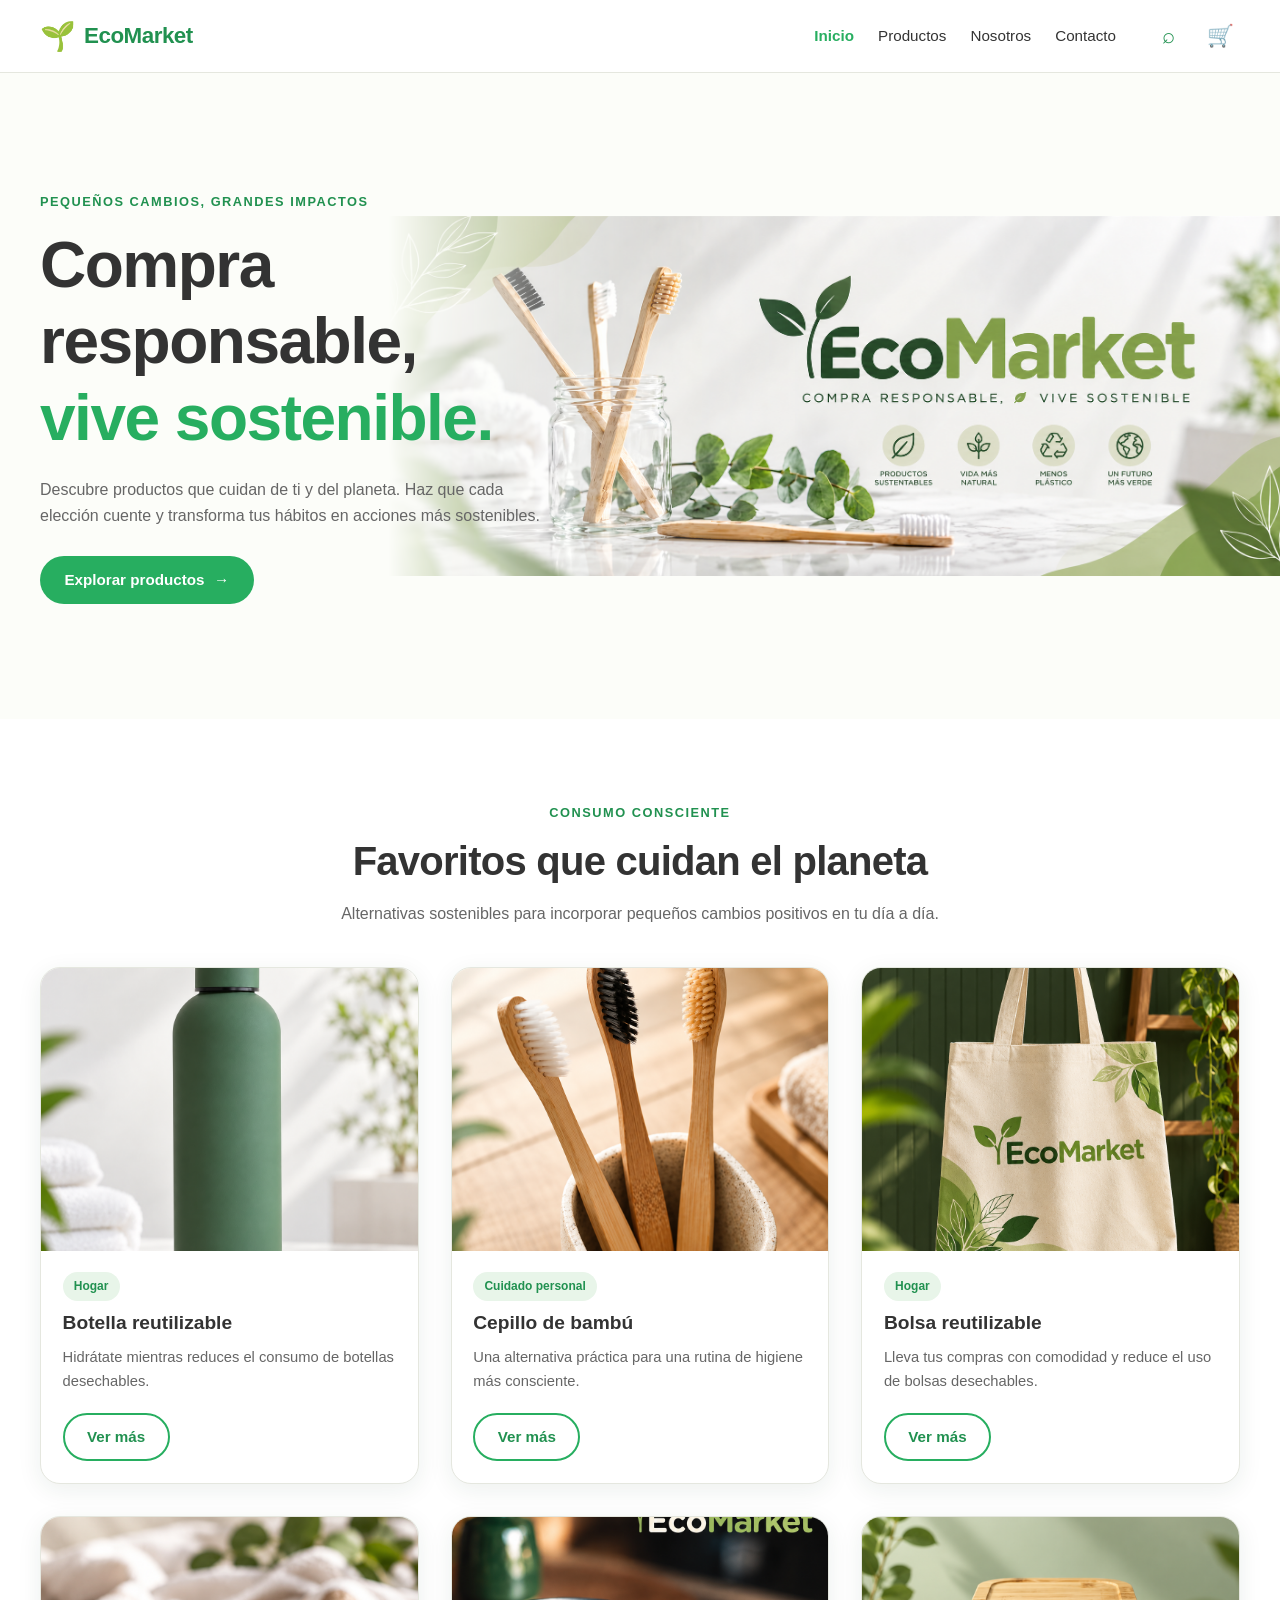
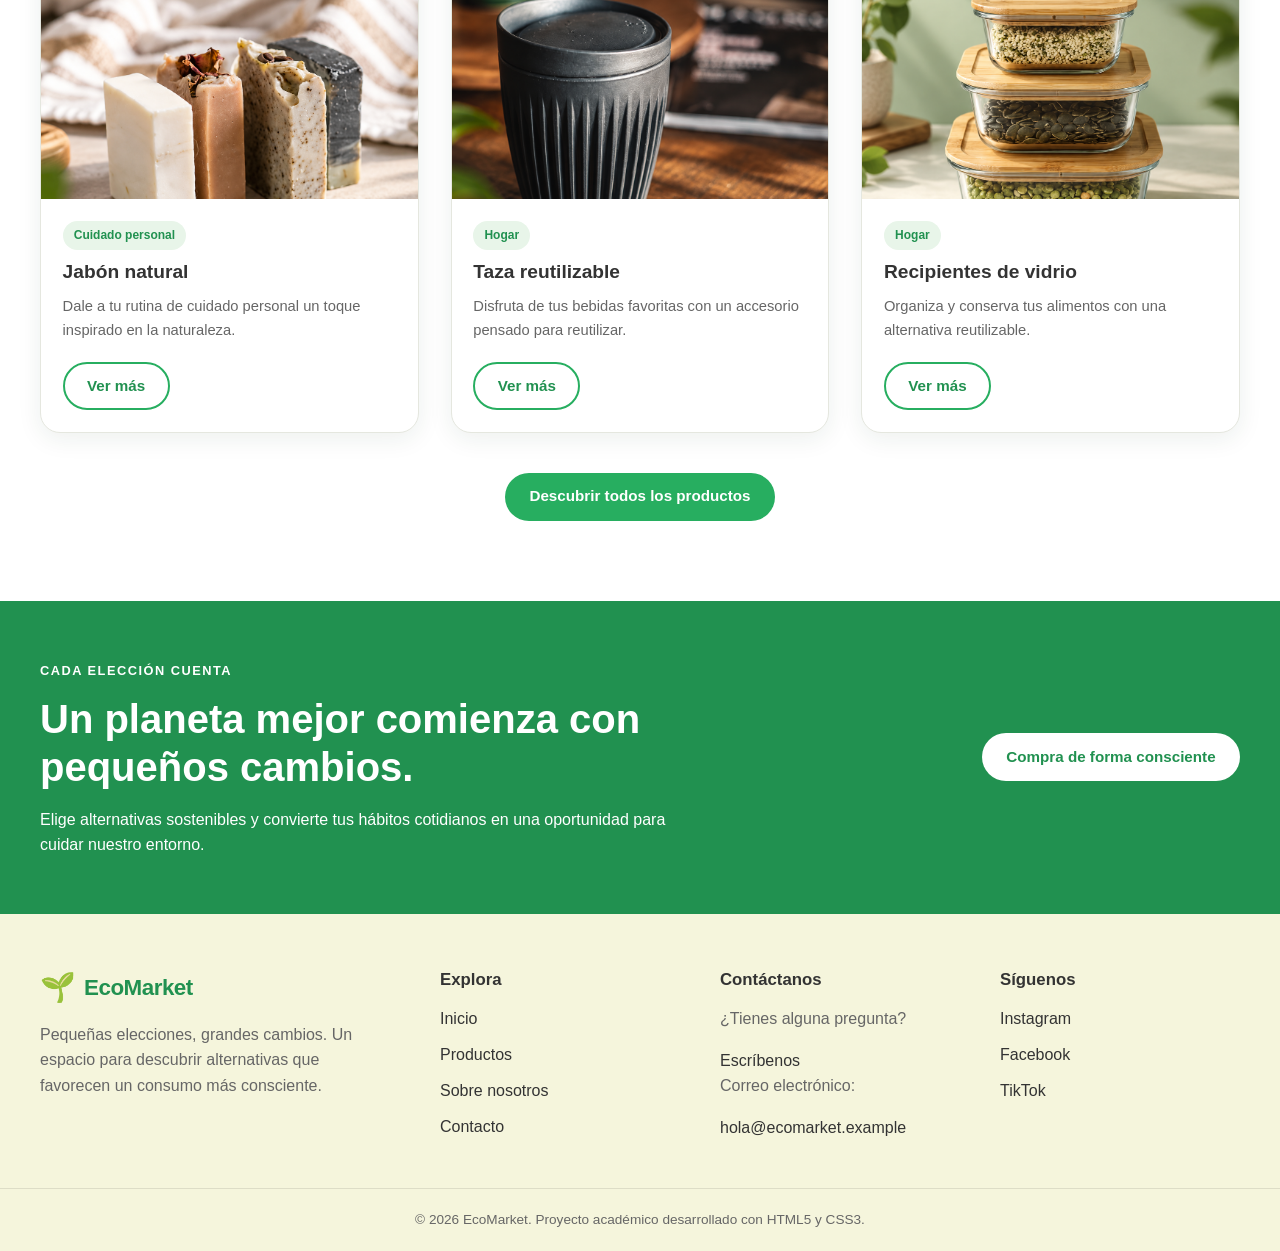
==== index.html @ 862f81cd "chore: cargar proyecto EcoMarket completo" ====
<!DOCTYPE html>
<html lang="es">

<head>
    <meta charset="UTF-8">
    <meta name="viewport" content="width=device-width, initial-scale=1.0">
    <meta name="description"
        content="Descubre EcoMarket, tu tienda de productos ecológicos, reutilizables y sostenibles. Compra responsable, vive sostenible.">

    <title>EcoMarket | Compra responsable, vive sostenible</title>

    <!-- Hojas de estilo -->
     <link rel="stylesheet" href="css/main.css">
     <link rel="stylesheet" href="css/layout.css">
     <link rel="stylesheet" href="css/components.css">
     <link rel="stylesheet" href="css/animations.css">

</head>
<body>
    
     <!-- ENCABEZADO -->
      <header class="header">
            <div class="container header__content">

                <a href="index.html" class="logo" aria-label="EcoMarket, página de inicio">
                    <span class="logo__icon" aria-hidden="true">🌱</span>
                    <span class="logo__text">EcoMarket</span>
                </a>

                <nav class="nav" aria-label="Navegación principal">
                    <ul class="nav__list">
                        <li>
                            <a href="index.html" class="nav__link nav__link--active">
                                Inicio
                            </a>
                        </li>

                        <li>
                        <a href="views/productos.html" class="nav__link">
                            Productos
                        </a>
                    </li>

                    <li>
                        <a href="views/sobre-nosotros.html" class="nav__link">
                            Nosotros
                        </a>
                    </li>

                    <li>
                        <a href="views/contacto.html" class="nav__link">
                            Contacto
                        </a>
                    </li>
                </ul>
            </nav>

            <div class="header__actions">
                <a href="views/productos.html"
                    class="header__icon"
                    aria-label="Buscar productos">
                    <span aria-hidden="true">⌕</span>
                </a>

                <a href="views/productos.html"
                    class="header__icon"
                    aria-label="Ver productos y opciones de compra">
                    <span aria-hidden="true">🛒</span>
                </a>
            </div>

        </div>
    </header>


    <!-- CONTENIDO PRINCIPAL -->
    <main>

        <!-- BANNER PRINCIPAL -->
        <section class="hero">
            <div class="container hero__content">

                <div class="hero__text">
                    <span class="hero__eyebrow">
                        PEQUEÑOS CAMBIOS, GRANDES IMPACTOS
                    </span>

                    <h1>
                        Compra responsable,<br>
                        <span>vive sostenible.</span>
                    </h1>

                    <p>
                        Descubre productos que cuidan de ti y del planeta.
                        Haz que cada elección cuente y transforma tus hábitos
                        en acciones más sostenibles.
                    </p>

                    <a href="views/productos.html" class="btn btn--primary">
                        Explorar productos
                        <span aria-hidden="true">→</span>
                    </a>
                </div>

                <div class="hero__image">
                    <img
                        src="img/hero/banner-ecologico.png"
                        alt="Selección de productos ecológicos y reutilizables">
                </div>

            </div>
        </section>


        <!-- PRODUCTOS DESTACADOS -->
        <section class="featured section">
            <div class="container">

                <div class="section__heading">
                    <span class="section__eyebrow">CONSUMO CONSCIENTE</span>

                    <h2>Favoritos que cuidan el planeta</h2>

                    <p>
                        Alternativas sostenibles para incorporar pequeños
                        cambios positivos en tu día a día.
                    </p>
                </div>

                <div class="product-grid">

                    <!-- PRODUCTO 1 -->
                    <article class="product-card">

                        <div class="product-card__image">
                            <img
                                src="img/products/botella-reutilizable.png"
                                alt="Botella reutilizable para llevar agua">
                        </div>

                        <div class="product-card__content">
                            <span class="product-card__category">Hogar</span>

                            <h3>Botella reutilizable</h3>

                            <p>
                                Hidrátate mientras reduces el consumo
                                de botellas desechables.
                            </p>

                            <a href="views/productos.html" class="btn btn--outline">
                                Ver más
                            </a>
                        </div>

                    </article>


                    <!-- PRODUCTO 2 -->
                    <article class="product-card">

                        <div class="product-card__image">
                            <img
                                src="img/products/cepillo-bambu.png"
                                alt="Cepillo dental elaborado con bambú">
                        </div>

                        <div class="product-card__content">
                            <span class="product-card__category">
                                Cuidado personal
                            </span>

                            <h3>Cepillo de bambú</h3>

                            <p>
                                Una alternativa práctica para una rutina
                                de higiene más consciente.
                            </p>

                            <a href="views/productos.html" class="btn btn--outline">
                                Ver más
                            </a>
                        </div>

                    </article>


                    <!-- PRODUCTO 3 -->
                    <article class="product-card">

                        <div class="product-card__image">
                            <img
                                src="img/products/bolsa-tela.png"
                                alt="Bolsa reutilizable de tela">
                        </div>

                        <div class="product-card__content">
                            <span class="product-card__category">Hogar</span>

                            <h3>Bolsa reutilizable</h3>

                            <p>
                                Lleva tus compras con comodidad y reduce
                                el uso de bolsas desechables.
                            </p>

                            <a href="views/productos.html" class="btn btn--outline">
                                Ver más
                            </a>
                        </div>

                    </article>


                    <!-- PRODUCTO 4 -->
                    <article class="product-card">

                        <div class="product-card__image">
                            <img
                                src="img/products/jabon-natural.png"
                                alt="Jabón natural para el cuidado de la piel">
                        </div>

                        <div class="product-card__content">
                            <span class="product-card__category">
                                Cuidado personal
                            </span>

                            <h3>Jabón natural</h3>

                            <p>
                                Dale a tu rutina de cuidado personal
                                un toque inspirado en la naturaleza.
                            </p>

                            <a href="views/productos.html" class="btn btn--outline">
                                Ver más
                            </a>
                        </div>

                    </article>


                    <!-- PRODUCTO 5 -->
                    <article class="product-card">

                        <div class="product-card__image">
                            <img
                                src="img/products/taza-reutilizable.png"
                                alt="Taza reutilizable para bebidas">
                        </div>

                        <div class="product-card__content">
                            <span class="product-card__category">Hogar</span>

                            <h3>Taza reutilizable</h3>

                            <p>
                                Disfruta de tus bebidas favoritas con
                                un accesorio pensado para reutilizar.
                            </p>

                            <a href="views/productos.html" class="btn btn--outline">
                                Ver más
                            </a>
                        </div>

                    </article>


                    <!-- PRODUCTO 6 -->
                    <article class="product-card">

                        <div class="product-card__image">
                            <img
                                src="img/products/recipientes-vidrio.png"
                                alt="Recipientes de vidrio para conservar alimentos">
                        </div>

                        <div class="product-card__content">
                            <span class="product-card__category">Hogar</span>

                            <h3>Recipientes de vidrio</h3>

                            <p>
                                Organiza y conserva tus alimentos
                                con una alternativa reutilizable.
                            </p>

                            <a href="views/productos.html" class="btn btn--outline">
                                Ver más
                            </a>
                        </div>

                    </article>

                </div>

                <div class="featured__action">
                    <a href="views/productos.html" class="btn btn--primary">
                        Descubrir todos los productos
                    </a>
                </div>

            </div>
        </section>


        <!-- LLAMADO A LA ACCIÓN -->
        <section class="eco-message">
            <div class="container eco-message__content">

                <div>
                    <span class="section__eyebrow">
                        CADA ELECCIÓN CUENTA
                    </span>

                    <h2>Un planeta mejor comienza con pequeños cambios.</h2>

                    <p>
                        Elige alternativas sostenibles y convierte tus
                        hábitos cotidianos en una oportunidad para cuidar
                        nuestro entorno.
                    </p>
                </div>

                <a href="views/productos.html" class="btn btn--light">
                    Compra de forma consciente
                </a>

            </div>
        </section>

    </main>


    <!-- PIE DE PÁGINA -->
    <footer class="footer">
        <div class="container footer__content">

            <div class="footer__brand">

                <a href="index.html" class="logo logo--footer">
                    <span class="logo__icon" aria-hidden="true">🌱</span>
                    <span class="logo__text">EcoMarket</span>
                </a>

                <p>
                    Pequeñas elecciones, grandes cambios.
                    Un espacio para descubrir alternativas
                    que favorecen un consumo más consciente.
                </p>

            </div>


            <div class="footer__column">
                <h2>Explora</h2>

                <ul>
                    <li>
                        <a href="index.html">Inicio</a>
                    </li>

                    <li>
                        <a href="views/productos.html">Productos</a>
                    </li>

                    <li>
                        <a href="views/sobre-nosotros.html">Sobre nosotros</a>
                    </li>

                    <li>
                        <a href="views/contacto.html">Contacto</a>
                    </li>
                </ul>
            </div>


            <div class="footer__column">
                <h2>Contáctanos</h2>

                <p>¿Tienes alguna pregunta?</p>

                <a href="views/contacto.html">
                    Escríbenos
                </a>

                <p>Correo electrónico:</p>

                <a href="mailto:hola@ecomarket.example">
                    hola@ecomarket.example
                </a>
            </div>


            <div class="footer__column">
                <h2>Síguenos</h2>

                <div class="footer__social">
                    <a href="https://www.instagram.com/"
                        target="_blank"
                        rel="noopener noreferrer">
                        Instagram
                    </a>

                    <a href="https://www.facebook.com/"
                        target="_blank"
                        rel="noopener noreferrer">
                        Facebook
                    </a>

                    <a href="https://www.tiktok.com/"
                        target="_blank"
                        rel="noopener noreferrer">
                        TikTok
                    </a>
                </div>

            </div>

        </div>

        <div class="footer__bottom">
            <div class="container">
                <p>
                    &copy; 2026 EcoMarket. Proyecto académico desarrollado
                    con HTML5 y CSS3.
                </p>
            </div>
        </div>

    </footer>

</body>

</html>
---- css/main.css ----
/* EC0MARKET - ESTILOS GENERALES
   Archivo: main.css */


/* 1. VARIABLES GLOBALES */

:root {
    /* Colores principales */
    --color-primary: #27ae60;
    --color-primary-dark: #219150;
    --color-primary-light: #e8f5e9;

    /* Colores naturales */
    --color-beige: #f5f5dc;
    --color-background: #fcfdf9;
    --color-white: #ffffff;

    /* Colores de texto */
    --color-text: #333333;
    --color-text-light: #666666;

    /* Colores complementarios */
    --color-border: #e5e7df;
    --color-earth: #8b7355;

    /* Tipografía */
    --font-primary: Arial, Helvetica, sans-serif;

    /* Tamaños */
    --container-width: 1200px;

    /* Bordes y sombras */
    --border-radius: 12px;
    --border-radius-large: 20px;

    --shadow-card: 0 6px 24px rgba(30, 60, 40, 0.08);

    /* Transiciones */
    --transition-normal: 0.3s ease;
}


/* 2. RESET CSS */

/* Elimina márgenes y rellenos predeterminados
   y facilita el cálculo de dimensiones. */

*,
*::before,
*::after {
    box-sizing: border-box;
    margin: 0;
    padding: 0;
}


/* 3. CONFIGURACIÓN DEL DOCUMENTO */

html {
    scroll-behavior: smooth;
}

body {
    min-width: 320px;
    font-family: var(--font-primary);
    font-size: 16px;
    line-height: 1.6;
    color: var(--color-text);
    background-color: var(--color-white);
}


/* 4. ELEMENTOS GENERALES */

img {
    display: block;
    max-width: 100%;
    height: auto;
}

a {
    color: inherit;
    text-decoration: none;
}

ul,
ol {
    list-style: none;
}

button,
input,
textarea,
select {
    font: inherit;
}

button,
a {
    -webkit-tap-highlight-color: transparent;
}


/* 5. SELECCIÓN DE TEXTO */

::selection {
    color: var(--color-white);
    background-color: var(--color-primary);
}


/* 6. ACCESIBILIDAD */

:focus-visible {
    outline: 3px solid var(--color-primary);
    outline-offset: 4px;
}


/* 7. TIPOGRAFÍA GENERAL */

h1,
h2,
h3,
h4 {
    line-height: 1.2;
    font-weight: 700;
}

p {
    margin-bottom: 1rem;
}

p:last-child {
    margin-bottom: 0;
}


/* 8. ESTILOS PARA DISPOSITIVOS MÓVILES */

@media (max-width: 480px) {
    body {
        font-size: 15px;
    }
}
---- css/layout.css ----
/* ECOMARKET - DISTRIBUCIÓN DE LA PÁGINA
   Archivo: layout.css */


/* 1. CONTENEDOR GENERAL */

.container {
    width: calc(100% - 2rem);
    max-width: var(--container-width);
    margin-inline: auto;
}


/* 2. ENCABEZADO Y NAVEGACIÓN */

.header {
    position: sticky;
    top: 0;
    z-index: 100;
    background-color: var(--color-white);
    border-bottom: 1px solid var(--color-border);
}

.header__content {
    display: flex;
    flex-wrap: wrap;
    align-items: center;
    justify-content: space-between;
    gap: 1rem;
    padding-block: 1rem;
}

.logo {
    display: inline-flex;
    align-items: center;
    gap: 0.5rem;
    flex-shrink: 0;
}

.logo__icon {
    font-size: 1.8rem;
    line-height: 1;
}

.logo__text {
    font-size: 1.4rem;
    font-weight: 800;
    letter-spacing: -0.5px;
    color: var(--color-primary-dark);
}

.nav {
    order: 3;
    width: 100%;
}

.nav__list {
    display: flex;
    flex-wrap: wrap;
    align-items: center;
    justify-content: center;
    gap: 0.5rem 1.25rem;
}

.nav__link {
    display: inline-block;
    padding-block: 0.35rem;
}

.header__actions {
    display: flex;
    align-items: center;
    gap: 0.75rem;
}

.header__icon {
    display: inline-flex;
    width: 2.5rem;
    height: 2.5rem;
    align-items: center;
    justify-content: center;
}


/* 3. BANNER PRINCIPAL */

.hero {
    padding-block: 3rem;
    background-color: var(--color-background);
}

.hero__content {
    position: relative;
    isolation: isolate;
    display: flex;
    align-items: center;
    min-height: clamp(360px, 38vw, 520px);
}

.hero__text {
    position: relative;
    z-index: 2;
    width: 60%;
    max-width: 620px;
}

.hero__eyebrow,
.section__eyebrow {
    display: inline-block;
    margin-bottom: 0.85rem;
    color: var(--color-primary-dark);
    font-size: 0.8rem;
    font-weight: 700;
    letter-spacing: 1.5px;
}

.hero__text h1 {
    margin-bottom: 1.25rem;
    font-size: clamp(2.2rem, 7vw, 4rem);
    letter-spacing: -1.5px;
}

.hero__text h1 span {
    color: var(--color-primary);
}

.hero__text p {
    max-width: 520px;
    margin-bottom: 1.75rem;
    color: var(--color-text-light);
}

.hero__image {
    position: absolute;
    top: 50%;
    right: -4%;
    z-index: 0;
    width: 75%;
    opacity: 1;
    transform: translateY(-50%);
    pointer-events: none;
}

.hero__image img {
    display: block;
    width: 100%;
    height: auto;
    aspect-ratio: auto;
    object-fit: contain;
    border-radius: 0;

    -webkit-mask-image: linear-gradient(
        to right,
        transparent 0%,
        rgba(0, 0, 0, 0.7) 20%,
        black 48%
    );

    mask-image: linear-gradient(
        to right,
        transparent 0%,
        rgba(0, 0, 0, 0.7) 20%,
        black 48%
    );
}


/* 4. SECCIÓN DE PRODUCTOS DESTACADOS */

.section {
    padding-block: 4rem;
}

.section__heading {
    max-width: 700px;
    margin-inline: auto;
    text-align: center;
}

.section__heading h2 {
    margin-bottom: 1rem;
    font-size: clamp(1.8rem, 5vw, 2.5rem);
    letter-spacing: -0.75px;
}

.section__heading p {
    color: var(--color-text-light);
}

.product-grid {
    display: grid;
    grid-template-columns: minmax(0, 1fr);
    gap: 1.5rem;
    margin-top: 2.5rem;
}


/* 5. ACCIÓN DESPUÉS DE LOS PRODUCTOS */

.featured__action {
    display: flex;
    justify-content: center;
    margin-top: 2.5rem;
}


/* 6. MENSAJE ECOLÓGICO */

.eco-message {
    padding-block: 3.5rem;
    background-color: var(--color-primary-dark);
    color: var(--color-white);
}

.eco-message__content {
    display: flex;
    flex-direction: column;
    align-items: flex-start;
    gap: 1.5rem;
}

.eco-message .section__eyebrow {
    color: var(--color-white);
}

.eco-message h2 {
    max-width: 650px;
    margin-bottom: 1rem;
    font-size: clamp(1.8rem, 5vw, 2.5rem);
}

.eco-message p {
    max-width: 650px;
}


/* 7. PIE DE PÁGINA */

.footer {
    padding-top: 3.5rem;
    background-color: #f5f5dc;
}

.footer__content {
    display: grid;
    grid-template-columns: minmax(0, 1fr);
    gap: 2rem;
    padding-bottom: 3rem;
}

.footer__brand {
    max-width: 350px;
}

.logo--footer {
    margin-bottom: 1rem;
}

.footer__brand p,
.footer__column p {
    color: var(--color-text-light);
}

.footer__column h2 {
    margin-bottom: 1rem;
    font-size: 1.05rem;
}

.footer__column ul,
.footer__social {
    display: flex;
    flex-direction: column;
    align-items: flex-start;
    gap: 0.65rem;
}

.footer__bottom {
    padding-block: 1.25rem;
    border-top: 1px solid rgba(51, 51, 51, 0.12);
    text-align: center;
}

.footer__bottom p {
    margin-bottom: 0;
    font-size: 0.85rem;
    color: var(--color-text-light);
}


/* 8. TABLETAS */

@media (min-width: 600px) {

    .product-grid {
        grid-template-columns: repeat(2, minmax(0, 1fr));
    }

    .footer__content {
        grid-template-columns: repeat(2, minmax(0, 1fr));
    }

    .eco-message__content {
        flex-direction: row;
        align-items: center;
        justify-content: space-between;
    }

}


/* 9. ESCRITORIO */

@media (min-width: 900px) {

    .header__content {
        flex-wrap: nowrap;
        gap: 2rem;
    }

    .nav {
        order: initial;
        width: auto;
        margin-left: auto;
    }

    .nav__list {
        gap: 1.5rem;
    }

    .hero {
        padding-block: 5rem;
    }

    .hero__content {
    min-height: clamp(420px, 38vw, 520px);
}

    .product-grid {
        grid-template-columns: repeat(3, minmax(0, 1fr));
        gap: 2rem;
    }

    .section {
        padding-block: 5rem;
    }

    .footer__content {
        grid-template-columns: 1.5fr 1fr 1fr 1fr;
        gap: 2.5rem;
    }

}

/* Banner en dispositivos móviles */

@media (max-width: 599px) {

    .hero__content {
        min-height: 440px;
    }

    .hero__text {
        width: 100%;
    }

    .hero__image {
        top: 70%;
        right: -25%;
        width: 110%;
        opacity: 0.15;
    }

}

/* =========================================
   CATÁLOGO DE PRODUCTOS
   ========================================= */

.catalog-intro {
    padding-block: 3.5rem;
    background-color: var(--color-background);
    text-align: center;
}

.catalog-intro h1 {
    max-width: 850px;
    margin: 0 auto 1rem;
    font-size: clamp(2rem, 5vw, 3.2rem);
}

.catalog-intro p {
    max-width: 700px;
    margin: 0 auto 2rem;
    color: var(--color-text-light);
}

.catalog-search {
    display: flex;
    max-width: 650px;
    gap: 0.75rem;
    margin: 0 auto;
}

.catalog-search input {
    flex: 1;
    min-width: 0;
    padding: 0.85rem 1rem;
    border: 1px solid var(--color-border);
    border-radius: 999px;
    background-color: var(--color-white);
}

.catalog-layout {
    scroll-margin-top: 100px;
    display: grid;
    grid-template-columns: minmax(0, 1fr);
    align-items: start;
    gap: 2rem;
    padding-block: 3rem 5rem;
}

.filter-sidebar {
    padding: 1.5rem;
    border: 1px solid var(--color-border);
    border-radius: var(--border-radius-large);
    background-color: var(--color-white);
}

.filter-sidebar h2 {
    margin-bottom: 1.5rem;
    font-size: 1.25rem;
}

.filter-form fieldset {
    display: flex;
    flex-direction: column;
    gap: 0.8rem;
    margin-bottom: 1.5rem;
    padding: 0;
    border: 0;
}

.filter-form legend {
    margin-bottom: 0.8rem;
    font-weight: 700;
}

.filter-form label {
    display: flex;
    align-items: center;
    gap: 0.6rem;
    color: var(--color-text-light);
    font-size: 0.92rem;
}

.filter-form input[type="checkbox"] {
    accent-color: var(--color-primary);
}

.filter-form .form-control {
    margin-bottom: 0.5rem;
}

.filter-submit {
    width: 100%;
}

.filter-reset {
    width: 100%;
    margin-top: 1rem;
    padding: 0.5rem;
    border: 0;
    color: var(--color-text-light);
    background: transparent;
    cursor: pointer;
}

.catalog-toolbar {
    display: flex;
    flex-direction: column;
    gap: 1rem;
    margin-bottom: 1.5rem;
}

.catalog-toolbar h2 {
    margin-bottom: 0.5rem;
    font-size: 1.7rem;
}

.catalog-toolbar p {
    color: var(--color-text-light);
    font-size: 0.92rem;
}

.sort-control {
    display: flex;
    flex-wrap: wrap;
    align-items: center;
    gap: 0.75rem;
    font-size: 0.9rem;
}

.sort-control select {
    max-width: 100%;
    padding: 0.6rem;
    border: 1px solid var(--color-border);
    border-radius: var(--border-radius);
    background-color: var(--color-white);
}

.catalog-grid {
    display: grid;
    grid-template-columns: minmax(0, 1fr);
    gap: 1.25rem;
}

.catalog-card .product-card__image img {
    aspect-ratio: 4 / 3;
    object-fit: cover;
}

.product-price {
    margin: 0 0 1rem;
    color: var(--color-primary-dark);
    font-size: 1.1rem;
    font-weight: 800;
}

.pagination {
    display: flex;
    flex-wrap: wrap;
    align-items: center;
    justify-content: center;
    gap: 0.5rem;
    margin-top: 3rem;
}

.pagination__link,
.pagination__arrow {
    display: inline-flex;
    width: 2.6rem;
    height: 2.6rem;
    align-items: center;
    justify-content: center;
    border: 1px solid var(--color-border);
    border-radius: 50%;
    background-color: var(--color-white);
    transition:
        color var(--transition-normal),
        background-color var(--transition-normal);
}

.pagination__link:hover,
.pagination__arrow:hover,
.pagination__link--active {
    color: var(--color-white);
    background-color: var(--color-primary);
}

.visually-hidden {
    position: absolute;
    width: 1px;
    height: 1px;
    overflow: hidden;
    clip: rect(0, 0, 0, 0);
    white-space: nowrap;
    clip-path: inset(50%);
}

@media (min-width: 600px) {

    .catalog-grid {
        grid-template-columns: repeat(2, minmax(0, 1fr));
    }

    .catalog-toolbar {
        flex-direction: row;
        align-items: center;
        justify-content: space-between;
    }

}

@media (min-width: 900px) {

    .catalog-layout {
        grid-template-columns: 225px minmax(0, 1fr);
        gap: 2rem;
    }

    .filter-sidebar {
        position: sticky;
        top: 110px;
    }

}

@media (min-width: 1100px) {

    .catalog-grid {
        grid-template-columns: repeat(4, minmax(0, 1fr));
        gap: 1rem;
    }

}

@media (max-width: 480px) {

    .catalog-search {
        flex-direction: column;
    }

    .catalog-search .btn {
        width: 100%;
    }

}

/* =========================================
   SOBRE NOSOTROS
   ========================================= */

.about-hero {
    padding-block: 4rem;
    background-color: var(--color-background);
    text-align: center;
}

.about-hero__content {
    max-width: 900px;
}

.about-hero h1 {
    margin-bottom: 1.25rem;
    font-size: clamp(2.2rem, 6vw, 3.8rem);
    letter-spacing: -1px;
}

.about-hero h1 span {
    color: var(--color-primary);
}

.about-hero p {
    max-width: 720px;
    margin: 0 auto 1.75rem;
    color: var(--color-text-light);
}

.story__content {
    display: flex;
    flex-direction: column;
    gap: 2.5rem;
    align-items: center;
}

.story__image {
    width: 100%;
    overflow: hidden;
    border-radius: var(--border-radius-large);
    background-color: var(--color-primary-light);
}

.story__image img {
    width: 100%;
    height: 100%;
    object-fit: cover;
}

.story__text {
    width: 100%;
    max-width: 600px;
}

.story__text h2 {
    margin-bottom: 1.25rem;
    font-size: clamp(1.8rem, 5vw, 2.5rem);
}

.story__text p {
    color: var(--color-text-light);
}

.mission {
    background-color: var(--color-background);
}

.mission__content {
    display: grid;
    grid-template-columns: minmax(0, 1fr);
    gap: 1.5rem;
}

.values-grid {
    display: grid;
    grid-template-columns: minmax(0, 1fr);
    gap: 1.5rem;
    margin-top: 2.5rem;
}

.testimonials {
    background-color: var(--color-background);
}

/* VENTANA DEL CARRUSEL */

.testimonial-viewport {
    width: 100%;
    max-width: 1008px;
    margin: 2.5rem auto 0;
    overflow: hidden;
}

/* FILA DE TESTIMONIOS */

.testimonial-track {
    display: flex;
    flex-wrap: nowrap;
    gap: 1.5rem;
    width: max-content;
    margin: 0;
    animation: testimonial-scroll 30s linear infinite;
}

/* PAUSAR AL PASAR EL CURSOR */

.testimonial-viewport:hover .testimonial-track {
    animation-play-state: paused;
}

.about-cta {
    padding-block: 3.5rem;
    color: var(--color-white);
    background-color: var(--color-primary-dark);
}

.about-cta__content {
    display: flex;
    flex-direction: column;
    align-items: flex-start;
    gap: 1.5rem;
}

.about-cta h2 {
    max-width: 700px;
    margin-bottom: 1rem;
    font-size: clamp(1.8rem, 5vw, 2.5rem);
}

.about-cta p {
    max-width: 700px;
}

@media (min-width: 600px) {

    .mission__content {
        grid-template-columns: repeat(2, minmax(0, 1fr));
    }

    .values-grid {
        grid-template-columns: repeat(2, minmax(0, 1fr));
    }

    .about-cta__content {
        flex-direction: row;
        align-items: center;
        justify-content: space-between;
    }

}

@media (min-width: 900px) {

    .about-hero {
        padding-block: 5.5rem;
    }

    .story__content {
        flex-direction: row;
        align-items: center;
        gap: 4rem;
    }

    .story__image,
    .story__text {
        flex: 1;
        min-width: 0;
    }

    .story__image img {
        aspect-ratio: 4 / 3;
        object-fit: cover;
    }

    .values-grid {
        grid-template-columns: repeat(4, minmax(0, 1fr));
    }

}

/* =========================================
   PÁGINA DE CONTACTO
   ========================================= */

.contact-hero {
    padding-block: 4rem;
    background-color: var(--color-background);
    text-align: center;
}

.contact-hero__content {
    max-width: 850px;
}

.contact-hero h1 {
    margin-bottom: 1.25rem;
    font-size: clamp(2.2rem, 6vw, 3.5rem);
}

.contact-hero h1 span {
    color: var(--color-primary);
}

.contact-hero p {
    max-width: 680px;
    margin-inline: auto;
    color: var(--color-text-light);
}

.contact-layout {
    display: grid;
    grid-template-columns: minmax(0, 1fr);
    align-items: start;
    gap: 2rem;
    padding-block: 4rem;
}

.contact-info h2,
.contact-form-panel h2 {
    margin-bottom: 1rem;
    font-size: 1.8rem;
}

.contact-info > p {
    margin-bottom: 2rem;
    color: var(--color-text-light);
}

.contact-info__item {
    display: flex;
    align-items: flex-start;
    gap: 1rem;
    margin-bottom: 1.5rem;
}

.contact-info__icon {
    display: inline-flex;
    width: 3rem;
    height: 3rem;
    flex-shrink: 0;
    align-items: center;
    justify-content: center;
    border-radius: 50%;
    background-color: var(--color-primary-light);
    font-size: 1.3rem;
}

.contact-info__item h3 {
    margin-bottom: 0.35rem;
    font-size: 1rem;
}

.contact-info__item p {
    color: var(--color-text-light);
}

.contact-info__item a {
    color: var(--color-primary-dark);
    overflow-wrap: anywhere;
}

.contact-social {
    margin-top: 2.5rem;
}

.contact-social h3 {
    margin-bottom: 1rem;
    font-size: 1.05rem;
}

.contact-social__links {
    display: flex;
    flex-wrap: wrap;
    gap: 0.75rem;
}

.contact-form-panel {
    padding: 1.5rem;
    border: 1px solid var(--color-border);
    border-radius: var(--border-radius-large);
    background-color: var(--color-white);
    box-shadow: var(--shadow-card);
}

.contact-form__intro {
    margin-bottom: 1.5rem;
    color: var(--color-text-light);
}

.contact-form__submit {
    width: 100%;
}

.contact-form__note {
    margin-top: 1rem;
    color: var(--color-text-light);
    font-size: 0.85rem;
}

.contact-location {
    background-color: var(--color-background);
}

.contact-map {
    position: relative;
    min-height: 280px;
    margin-top: 2.5rem;
    overflow: hidden;
    border: 1px solid var(--color-border);
    border-radius: var(--border-radius-large);
    background-color: #e9eee3;
}

.contact-map__park {
    position: absolute;
    top: 8%;
    left: 8%;
    width: 28%;
    height: 32%;
    border-radius: 35% 60% 45% 40%;
    background-color: #c5dfbd;
}

.contact-map__road {
    position: absolute;
    z-index: 1;
    background-color: #ffffff;
    border: 1px solid #dce2d7;
}

.contact-map__road--one {
    top: 42%;
    left: -5%;
    width: 110%;
    height: 30px;
    transform: rotate(-8deg);
}

.contact-map__road--two {
    top: -10%;
    left: 55%;
    width: 26px;
    height: 125%;
    transform: rotate(16deg);
}

.contact-map__road--three {
    top: 15%;
    left: -5%;
    width: 75%;
    height: 20px;
    transform: rotate(14deg);
}

.contact-map__road--four {
    right: 4%;
    bottom: 12%;
    width: 42%;
    height: 22px;
    transform: rotate(-25deg);
}

.contact-map__marker {
    position: absolute;
    top: 38%;
    left: 54%;
    z-index: 2;
    font-size: 2.5rem;
    transform: translate(-50%, -50%);
}

.contact-map__label {
    position: absolute;
    right: 1rem;
    bottom: 1rem;
    z-index: 3;
    display: flex;
    align-items: center;
    gap: 0.5rem;
    padding: 0.75rem 1rem;
    border-radius: var(--border-radius);
    background-color: var(--color-white);
    box-shadow: var(--shadow-card);
    color: var(--color-primary-dark);
    font-weight: 700;
}

@media (min-width: 800px) {

    .contact-layout {
        grid-template-columns: minmax(0, 0.85fr) minmax(0, 1.15fr);
        gap: 4rem;
        padding-block: 5rem;
    }

    .contact-form-panel {
        padding: 2.25rem;
    }

}

/* =========================================
   PÁGINA DE CONTACTO
   ========================================= */

.contact-hero {
    padding-block: 4rem;
    background-color: var(--color-background);
    text-align: center;
}

.contact-hero__content {
    max-width: 850px;
}

.contact-hero h1 {
    margin-bottom: 1.25rem;
    font-size: clamp(2.2rem, 6vw, 3.5rem);
}

.contact-hero h1 span {
    color: var(--color-primary);
}

.contact-hero p {
    max-width: 680px;
    margin-inline: auto;
    color: var(--color-text-light);
}

.contact-layout {
    display: grid;
    grid-template-columns: minmax(0, 1fr);
    align-items: start;
    gap: 2rem;
    padding-block: 4rem;
}

.contact-info h2,
.contact-form-panel h2 {
    margin-bottom: 1rem;
    font-size: 1.8rem;
}

.contact-info > p {
    margin-bottom: 2rem;
    color: var(--color-text-light);
}

.contact-info__item {
    display: flex;
    align-items: flex-start;
    gap: 1rem;
    margin-bottom: 1.5rem;
}

.contact-info__icon {
    display: inline-flex;
    width: 3rem;
    height: 3rem;
    flex-shrink: 0;
    align-items: center;
    justify-content: center;
    border-radius: 50%;
    background-color: var(--color-primary-light);
    font-size: 1.3rem;
}

.contact-info__item h3 {
    margin-bottom: 0.35rem;
    font-size: 1rem;
}

.contact-info__item p {
    color: var(--color-text-light);
}

.contact-info__item a {
    color: var(--color-primary-dark);
    overflow-wrap: anywhere;
}

.contact-social {
    margin-top: 2.5rem;
}

.contact-social h3 {
    margin-bottom: 1rem;
    font-size: 1.05rem;
}

.contact-social__links {
    display: flex;
    flex-wrap: wrap;
    gap: 0.75rem;
}

.contact-form-panel {
    padding: 1.5rem;
    border: 1px solid var(--color-border);
    border-radius: var(--border-radius-large);
    background-color: var(--color-white);
    box-shadow: var(--shadow-card);
}

.contact-form__intro {
    margin-bottom: 1.5rem;
    color: var(--color-text-light);
}

.contact-form__submit {
    width: 100%;
}

.contact-form__note {
    margin-top: 1rem;
    color: var(--color-text-light);
    font-size: 0.85rem;
}

.contact-location {
    background-color: var(--color-background);
}

.contact-map {
    position: relative;
    min-height: 280px;
    margin-top: 2.5rem;
    overflow: hidden;
    border: 1px solid var(--color-border);
    border-radius: var(--border-radius-large);
    background-color: #e9eee3;
}

.contact-map__park {
    position: absolute;
    top: 8%;
    left: 8%;
    width: 28%;
    height: 32%;
    border-radius: 35% 60% 45% 40%;
    background-color: #c5dfbd;
}

.contact-map__road {
    position: absolute;
    z-index: 1;
    background-color: #ffffff;
    border: 1px solid #dce2d7;
}

.contact-map__road--one {
    top: 42%;
    left: -5%;
    width: 110%;
    height: 30px;
    transform: rotate(-8deg);
}

.contact-map__road--two {
    top: -10%;
    left: 55%;
    width: 26px;
    height: 125%;
    transform: rotate(16deg);
}

.contact-map__road--three {
    top: 15%;
    left: -5%;
    width: 75%;
    height: 20px;
    transform: rotate(14deg);
}

.contact-map__road--four {
    right: 4%;
    bottom: 12%;
    width: 42%;
    height: 22px;
    transform: rotate(-25deg);
}

.contact-map__marker {
    position: absolute;
    top: 38%;
    left: 54%;
    z-index: 2;
    font-size: 2.5rem;
    transform: translate(-50%, -50%);
}

.contact-map__label {
    position: absolute;
    right: 1rem;
    bottom: 1rem;
    z-index: 3;
    display: flex;
    align-items: center;
    gap: 0.5rem;
    padding: 0.75rem 1rem;
    border-radius: var(--border-radius);
    background-color: var(--color-white);
    box-shadow: var(--shadow-card);
    color: var(--color-primary-dark);
    font-weight: 700;
}

@media (min-width: 800px) {

    .contact-layout {
        grid-template-columns: minmax(0, 0.85fr) minmax(0, 1.15fr);
        gap: 4rem;
        padding-block: 5rem;
    }

    .contact-form-panel {
        padding: 2.25rem;
    }

}
---- css/components.css ----
/* ECOMARKET - COMPONENTES VISUALES
   Archivo: components.css */

/* 1. ENLACES DE NAVEGACIÓN */

.nav__link {
    color: var(--color-text);
    font-size: 0.95rem;
    font-weight: 500;
    transition: color var(--transition-normal);
}

.nav__link:hover,
.nav__link--active {
    color: var(--color-primary);
}

.nav__link--active {
    font-weight: 700;
}

/* 2. ICONOS DEL ENCABEZADO */

.header__icon {
    border: 1px solid transparent;
    border-radius: 50%;
    color: var(--color-primary-dark);
    font-size: 1.35rem;
    transition:
        background-color var(--transition-normal),
        color var(--transition-normal);
}

.header__icon:hover {
    color: var(--color-white);
    background-color: var(--color-primary);
}


/* 3. BOTONES GENERALES */

.btn {
    display: inline-flex;
    min-height: 44px;
    align-items: center;
    justify-content: center;
    gap: 0.6rem;
    padding: 0.8rem 1.4rem;
    border: 2px solid transparent;
    border-radius: 999px;
    font-size: 0.95rem;
    font-weight: 700;
    line-height: 1.2;
    text-align: center;
    cursor: pointer;
    transition:
        background-color var(--transition-normal),
        color var(--transition-normal),
        border-color var(--transition-normal);
}


/* Botón principal */

.btn--primary {
    color: var(--color-white);
    background-color: var(--color-primary);
}

.btn--primary:hover {
    background-color: var(--color-primary-dark);
}


/* Botón secundario con contorno */

.btn--outline {
    color: var(--color-primary-dark);
    background-color: transparent;
    border-color: var(--color-primary);
}

.btn--outline:hover {
    color: var(--color-white);
    background-color: var(--color-primary);
}


/* Botón claro para fondos oscuros */

.btn--light {
    color: var(--color-primary-dark);
    background-color: var(--color-white);
}

.btn--light:hover {
    color: var(--color-white);
    background-color: var(--color-earth);
}


/* 4. TARJETAS DE PRODUCTOS */

.product-card {
    display: flex;
    min-width: 0;
    flex-direction: column;
    overflow: hidden;
    background-color: var(--color-white);
    border: 1px solid var(--color-border);
    border-radius: var(--border-radius-large);
    box-shadow: var(--shadow-card);
    transition:
        box-shadow var(--transition-normal),
        border-color var(--transition-normal);
}


/* Imagen de la tarjeta */

.product-card__image {
    overflow: hidden;
    background-color: var(--color-primary-light);
}

.product-card__image img {
    width: 100%;
    aspect-ratio: 4 / 3;
    object-fit: cover;
    transition: transform var(--transition-normal);
}


/* Información del producto */

.product-card__content {
    display: flex;
    flex: 1;
    flex-direction: column;
    align-items: flex-start;
    padding: 1.35rem;
}

.product-card__category {
    display: inline-block;
    margin-bottom: 0.65rem;
    padding: 0.3rem 0.7rem;
    border-radius: 999px;
    color: var(--color-primary-dark);
    background-color: var(--color-primary-light);
    font-size: 0.75rem;
    font-weight: 700;
}

.product-card h3 {
    margin-bottom: 0.75rem;
    font-size: 1.2rem;
    color: var(--color-text);
}

.product-card p {
    flex: 1;
    margin-bottom: 1.25rem;
    color: var(--color-text-light);
    font-size: 0.92rem;
}


/* 5. FORMULARIOS */

.form-group {
    display: flex;
    flex-direction: column;
    gap: 0.45rem;
    margin-bottom: 1.25rem;
}

.form-group label {
    font-size: 0.95rem;
    font-weight: 700;
}

.form-control {
    width: 100%;
    min-height: 46px;
    padding: 0.8rem 1rem;
    border: 1px solid var(--color-border);
    border-radius: var(--border-radius);
    color: var(--color-text);
    background-color: var(--color-white);
    transition:
        border-color var(--transition-normal),
        box-shadow var(--transition-normal);
}

textarea.form-control {
    min-height: 150px;
    resize: vertical;
}

.form-control:focus {
    border-color: var(--color-primary);
    outline: 2px solid transparent;
    box-shadow: 0 0 0 3px rgba(39, 174, 96, 0.15);
}


/* 6. ELEMENTOS REUTILIZABLES */

.badge {
    display: inline-flex;
    align-items: center;
    padding: 0.35rem 0.75rem;
    border-radius: 999px;
    font-size: 0.8rem;
    font-weight: 700;
}

.badge--available {
    color: #176b37;
    background-color: #e3f5e8;
}

.badge--unavailable {
    color: #a12626;
    background-color: #fde8e8;
}


/* 7. ENLACES DEL PIE DE PÁGINA */

.footer__column a {
    transition: color var(--transition-normal);
}

.footer__column a:hover {
    color: var(--color-primary-dark);
}


/* 8. REDES SOCIALES */

.footer__social a {
    display: inline-block;
    color: var(--color-text);
    transition:
        color var(--transition-normal),
        transform var(--transition-normal);
}

.footer__social a:hover {
    color: var(--color-primary-dark);
}


/* 9. ACCESIBILIDAD */

.btn:focus-visible,
.nav__link:focus-visible,
.header__icon:focus-visible {
    outline: 3px solid var(--color-primary);
    outline-offset: 3px;
}


/* 10. AJUSTES PARA MÓVILES */

@media (max-width: 480px) {

    .btn {
        padding: 0.75rem 1.1rem;
        font-size: 0.9rem;
    }

    .product-card__content {
        padding: 1.1rem;
    }

}

/* FAVORITOS DEL CATÁLOGO */

.favorite-input {
    position: absolute;
    width: 1px;
    height: 1px;
    opacity: 0;
}

.favorite-button {
    display: inline-flex;
    align-items: center;
    gap: 0.4rem;
    margin-top: 1rem;
    padding: 0.5rem 0.8rem;
    border: 1px solid var(--color-border);
    border-radius: 999px;
    color: var(--color-text-light);
    background-color: var(--color-white);
    font-size: 0.85rem;
    cursor: pointer;
    transition:
        color var(--transition-normal),
        background-color var(--transition-normal),
        border-color var(--transition-normal);
}

.favorite-button:hover,
.favorite-input:checked + .favorite-button {
    border-color: #e9a0a0;
    color: #c73535;
    background-color: #fff0f0;
}

.favorite-input:focus-visible + .favorite-button {
    outline: 3px solid var(--color-primary);
    outline-offset: 3px;
}

/* =========================================
   COMPONENTES DE SOBRE NOSOTROS
   ========================================= */

.mission-card {
    display: flex;
    flex-direction: column;
}

.mission-card,
.value-card {
    height: 100%;
}

.mission-card,
.value-card,
.testimonial-card {
    padding: 1.75rem;
    border: 1px solid var(--color-border);
    border-radius: var(--border-radius-large);
    background-color: var(--color-white);
    box-shadow: var(--shadow-card);
    transition:
        transform var(--transition-normal),
        box-shadow var(--transition-normal);
}

.mission-card__icon,
.value-card__icon {
    display: inline-flex;
    width: 3.5rem;
    height: 3.5rem;
    align-items: center;
    justify-content: center;
    margin-bottom: 1.25rem;
    border-radius: 50%;
    background-color: var(--color-primary-light);
    font-size: 1.7rem;
}

.mission-card h2,
.value-card h3 {
    margin-bottom: 0.85rem;
}

.mission-card p,
.value-card p {
    color: var(--color-text-light);
}

.testimonial-card {
    display: flex;
    flex-direction: column;
    gap: 1rem;
    flex: 0 0 320px;
    width: 320px;
    min-width: 0;
}

.testimonial-card__person {
    display: flex;
    align-items: center;
    gap: 1rem;
}

.testimonial-card__person img {
    width: 58px;
    height: 58px;
    flex-shrink: 0;
    border-radius: 50%;
    object-fit: cover;
}

.testimonial-card__person h3 {
    margin-bottom: 0.25rem;
    font-size: 1rem;
}

.testimonial-card__person span {
    color: var(--color-text-light);
    font-size: 0.85rem;
}

.testimonial-card__stars {
    color: #d69e16;
    letter-spacing: 3px;
}

.testimonial-card blockquote {
    color: var(--color-text-light);
    font-size: 0.95rem;
    line-height: 1.8;
}

@media (hover: hover) and (prefers-reduced-motion: no-preference) {

    .mission-card:hover,
    .value-card:hover,
    .testimonial-card:hover {
        transform: translateY(-5px);
        box-shadow: 0 14px 30px rgba(30, 60, 40, 0.12);
    }

}

/* VALIDACIÓN VISUAL DEL FORMULARIO DE CONTACTO */

.contact-form .form-control:required:invalid:not(:placeholder-shown) {
.contact-form .form-control:required:invalid {
    border-color: #d64545;
}

.contact-form .form-control:required:valid {
    border-color: #27ae60;
}

.contact-form .form-control:focus:required:invalid:not(:placeholder-shown) {
.contact-form .form-control:focus:required:invalid {
    box-shadow: 0 0 0 3px rgba(214, 69, 69, 0.12);
}

.contact-form .form-control:focus:required:valid {
    box-shadow: 0 0 0 3px rgba(39, 174, 96, 0.15);
}

/* Redes sociales */

.contact-social__links a {
    display: inline-flex;
    align-items: center;
    gap: 0.4rem;
    padding: 0.65rem 0.85rem;
    border: 1px solid var(--color-border);
    border-radius: 999px;
    background-color: var(--color-white);
    font-size: 0.9rem;
    transition:
        color var(--transition-normal),
        background-color var(--transition-normal),
        border-color var(--transition-normal),
        transform var(--transition-normal);
}

.contact-social__links a:hover {
    color: var(--color-primary-dark);
    border-color: var(--color-primary);
    background-color: var(--color-primary-light);
}

/* ADAPTACIÓN A MÓVILES */

@media (max-width: 600px) {

    .testimonial-viewport {
        padding-inline: max(
            0px,
            calc((100% - min(82vw, 320px)) / 2)
        );
    }

    .testimonial-card {
        flex-basis: min(82vw, 320px);
        width: min(82vw, 320px);
    }

}

.mission-card__icon svg {
    width: 1.8rem;
    height: 1.8rem;
    color: var(--color-primary-dark);
}
---- css/animations.css ----
/* ECOMARKET - ANIMACIONES Y TRANSICIONES
   Archivo: animations.css */

/* 1. TRANSICIONES DE LOS BOTONES */

.btn {
    transition:
        transform var(--transition-normal),
        background-color var(--transition-normal),
        color var(--transition-normal),
        border-color var(--transition-normal);
}


/* 2. EFECTOS DE LAS TARJETAS */

.product-card {
    transition:
        transform var(--transition-normal),
        box-shadow var(--transition-normal),
        border-color var(--transition-normal);
}


/* 3. ANIMACIONES AL INTERACTUAR CON EL CURSOR */

@media (hover: hover) and (prefers-reduced-motion: no-preference) {

    /* Elevación de las tarjetas */

    .product-card:hover {
        transform: translateY(-6px);
        box-shadow: 0 14px 30px rgba(30, 60, 40, 0.14);
        border-color: var(--color-primary-light);
    }


    /* Zoom suave de las imágenes */

    .product-card:hover .product-card__image img {
        transform: scale(1.04);
    }


    /* Movimiento sutil de los botones */

    .btn:hover {
        transform: translateY(-2px);
    }


    /* Animación de los enlaces sociales */

    .footer__social a:hover {
        transform: scale(1.04);
    }

}


/* 4. RESPETO POR LAS PREFERENCIAS DE MOVIMIENTO */

@media (prefers-reduced-motion: reduce) {

    *,
    *::before,
    *::after {
        scroll-behavior: auto !important;
        animation-duration: 0.01ms !important;
        animation-iteration-count: 1 !important;
        transition-duration: 0.01ms !important;
    }

}

/* =========================================
   CARRUSEL HORIZONTAL DE TESTIMONIOS
   ========================================= */

@keyframes testimonial-scroll {

    from {
        transform: translateX(0);
    }

    to {
        transform: translateX(calc(-50% + 0.75rem));
    }

}

/* RESPETAR LA PREFERENCIA DE MOVIMIENTO REDUCIDO */

@media (prefers-reduced-motion: reduce) {

    .testimonial-track {
        width: 100%;
        flex-wrap: wrap;
        justify-content: center;
        animation: none;
        transform: none;
    }

    .testimonial-card {
        flex: 0 1 320px;
        width: auto;
        opacity: 1;
        animation: none;
    }

    .testimonial-card--duplicate {
        display: none;
    }

}
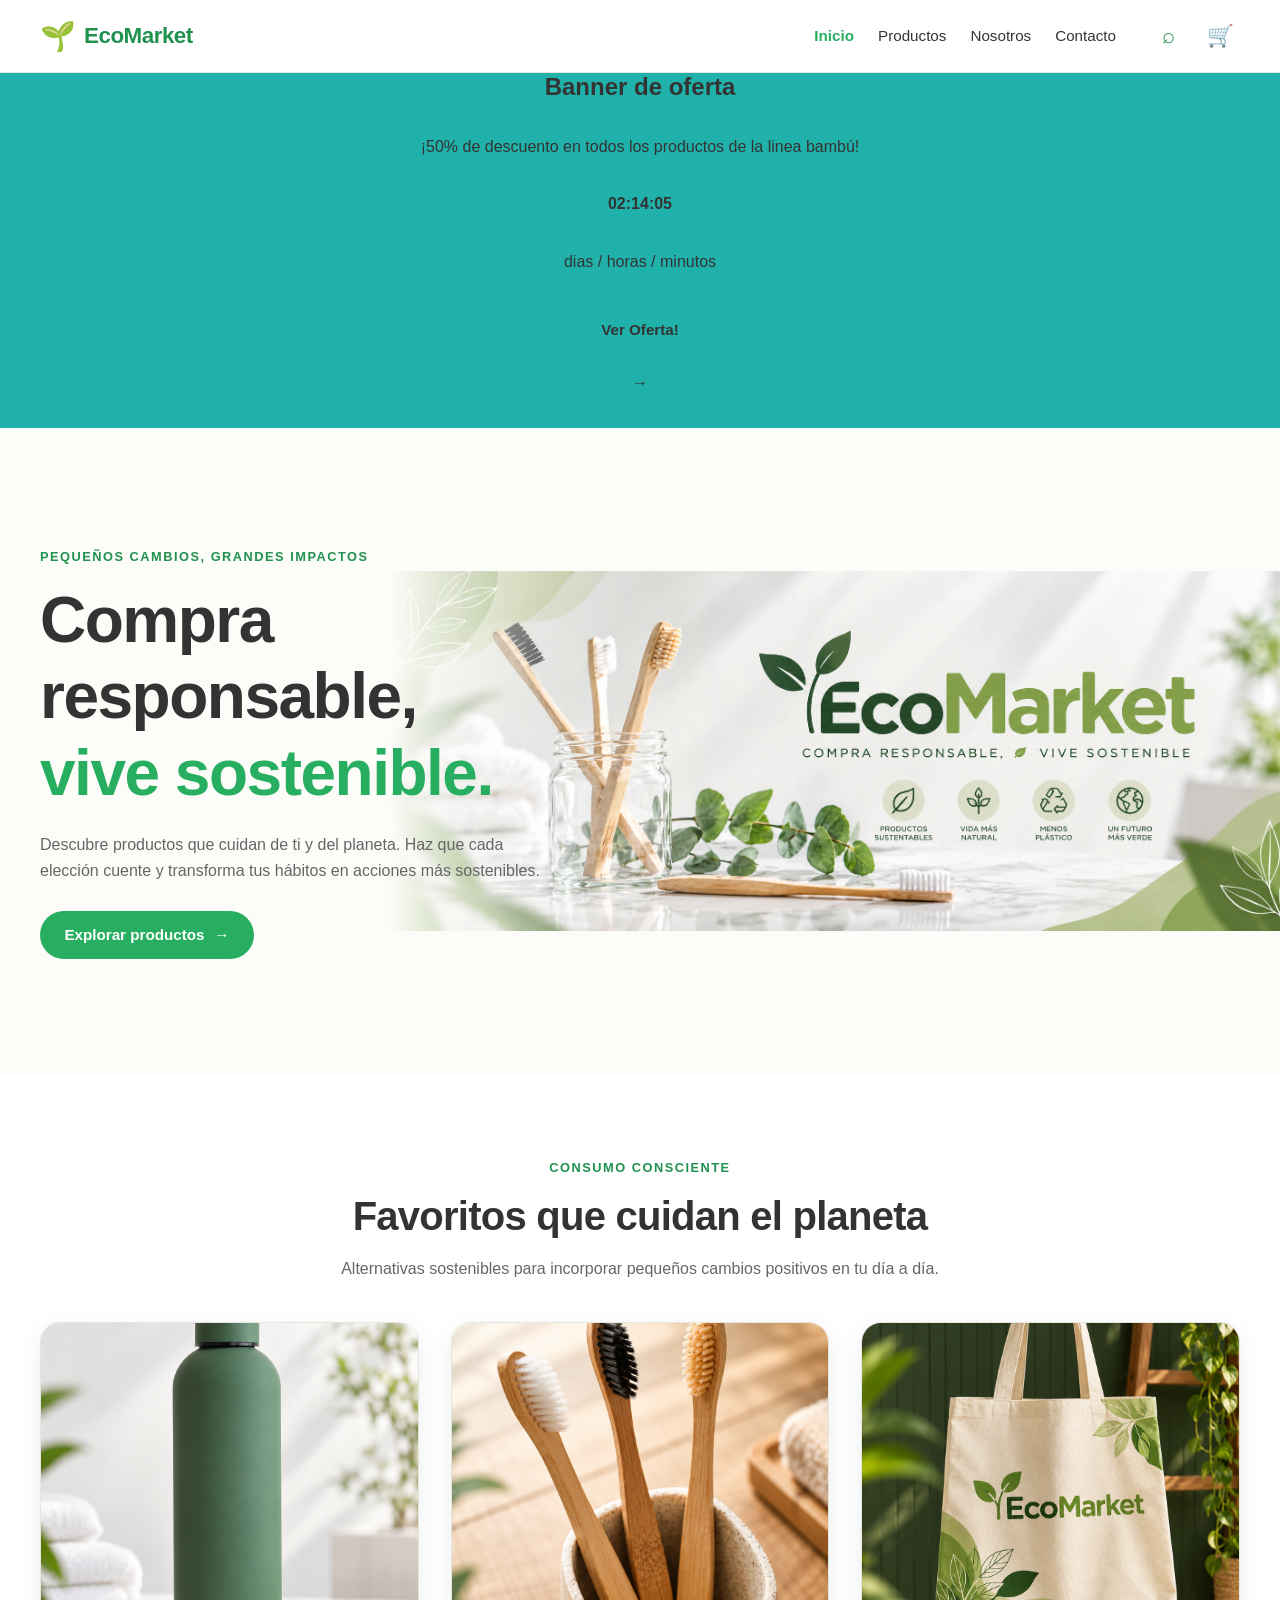
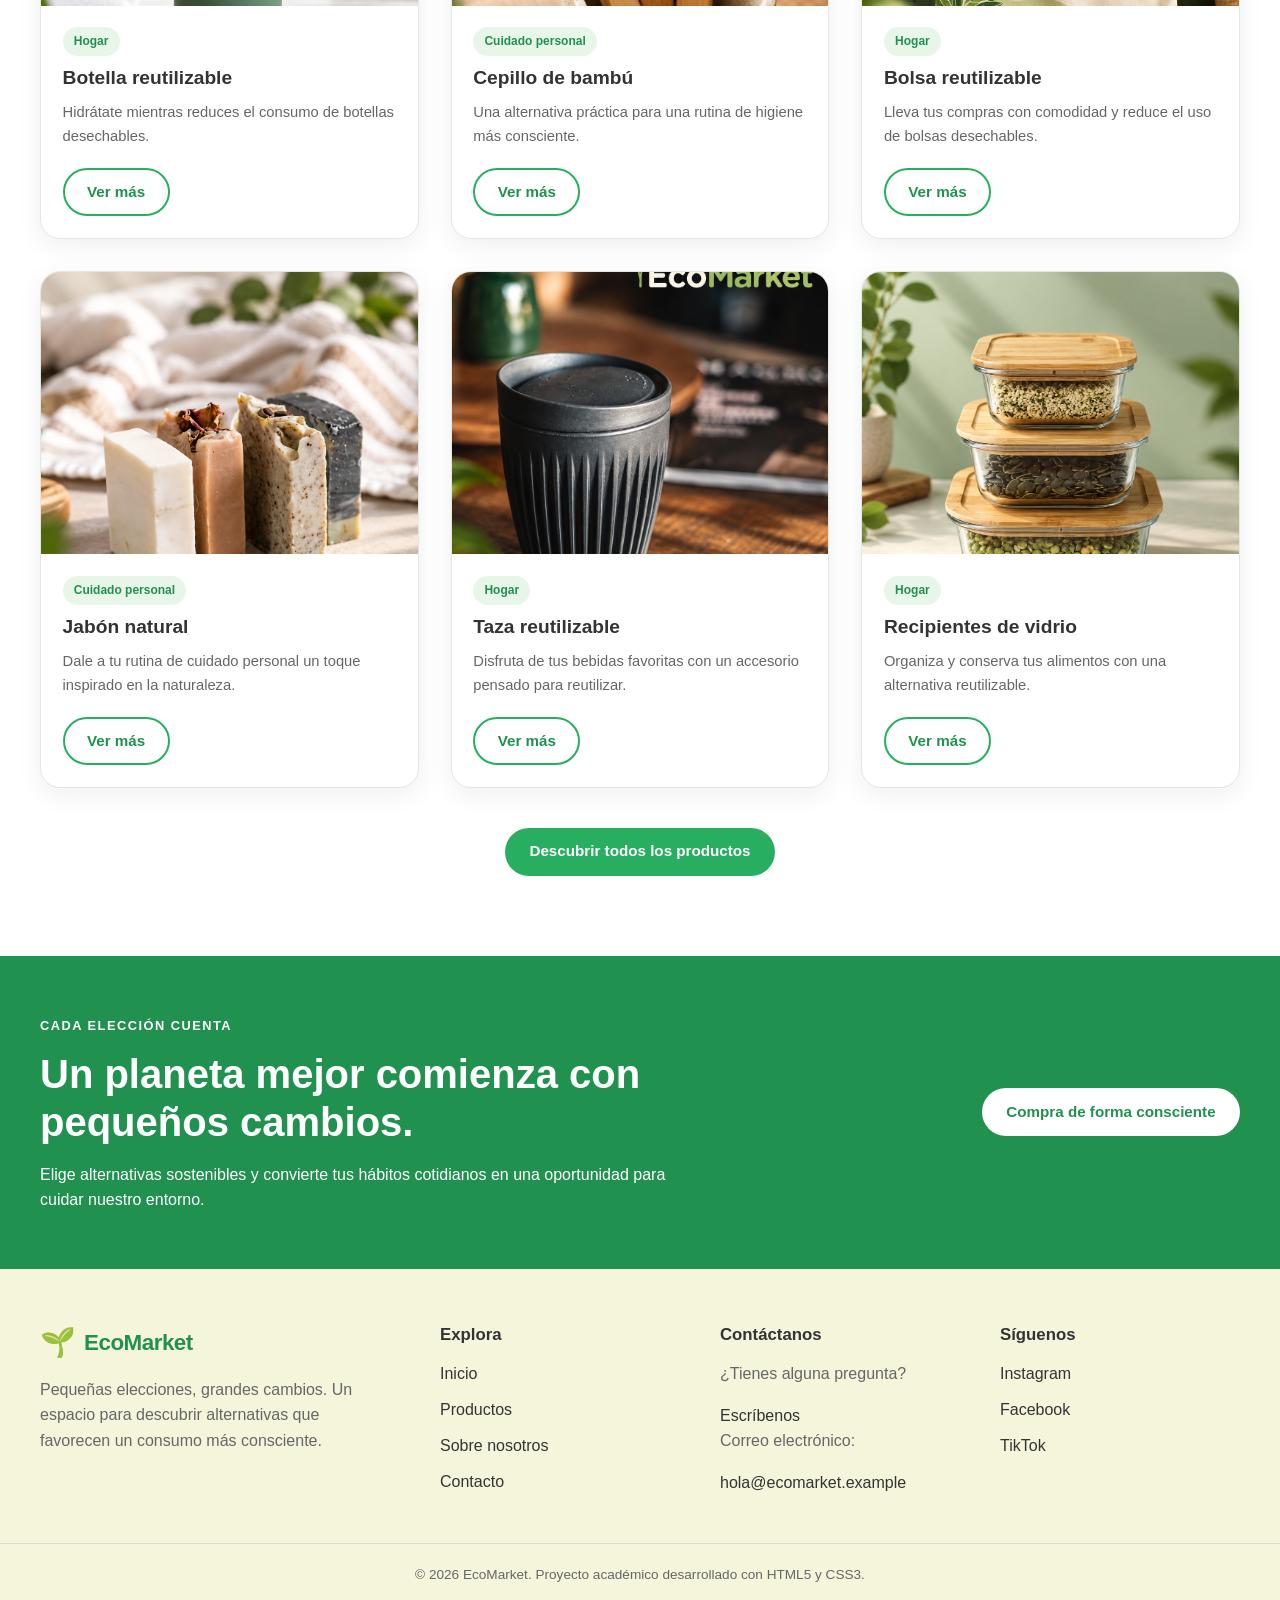
==== commit 06aae32f: "cambios de examen" ====
--- a/index.html
+++ b/index.html
@@ -72,6 +72,17 @@
         </div>
     </header>
 
+    <section class="extra">
+        <h2>Banner de oferta</h2>
+        <div class="oferta">
+            <p><stron>¡50% de descuento </stron>en todos los productos de la linea bambú!</p>
+            <p><strong>02:14:05</strong></p>
+            <p>dias / horas / minutos</p>
+            <a href="views/productos.html" class="btn">Ver Oferta!</a>
+            <span aria-hidden="true">→</span>
+        </div>
+    </section>
+
 
     <!-- CONTENIDO PRINCIPAL -->
     <main>
--- a/css/layout.css
+++ b/css/layout.css
@@ -1238,3 +1238,29 @@
     }
 
 }
+
+/* =========================================
+   BANNER OFERTA
+   ========================================= */
+   .oferta {
+
+    display: flex;
+    flex-direction: column;
+    align-items: center;
+    gap: 1rem;
+    padding: 2rem;
+    text-aling: center;
+    background-color: (beige);
+    border-radius: var(--radio);
+    animation: pulse 2s ease-in-out infinite
+    
+
+
+   }
+
+   .extra {
+    display: flex;
+    flex-direction: column;
+    align-items: center;
+    background-color: lightseagreen;
+   }
